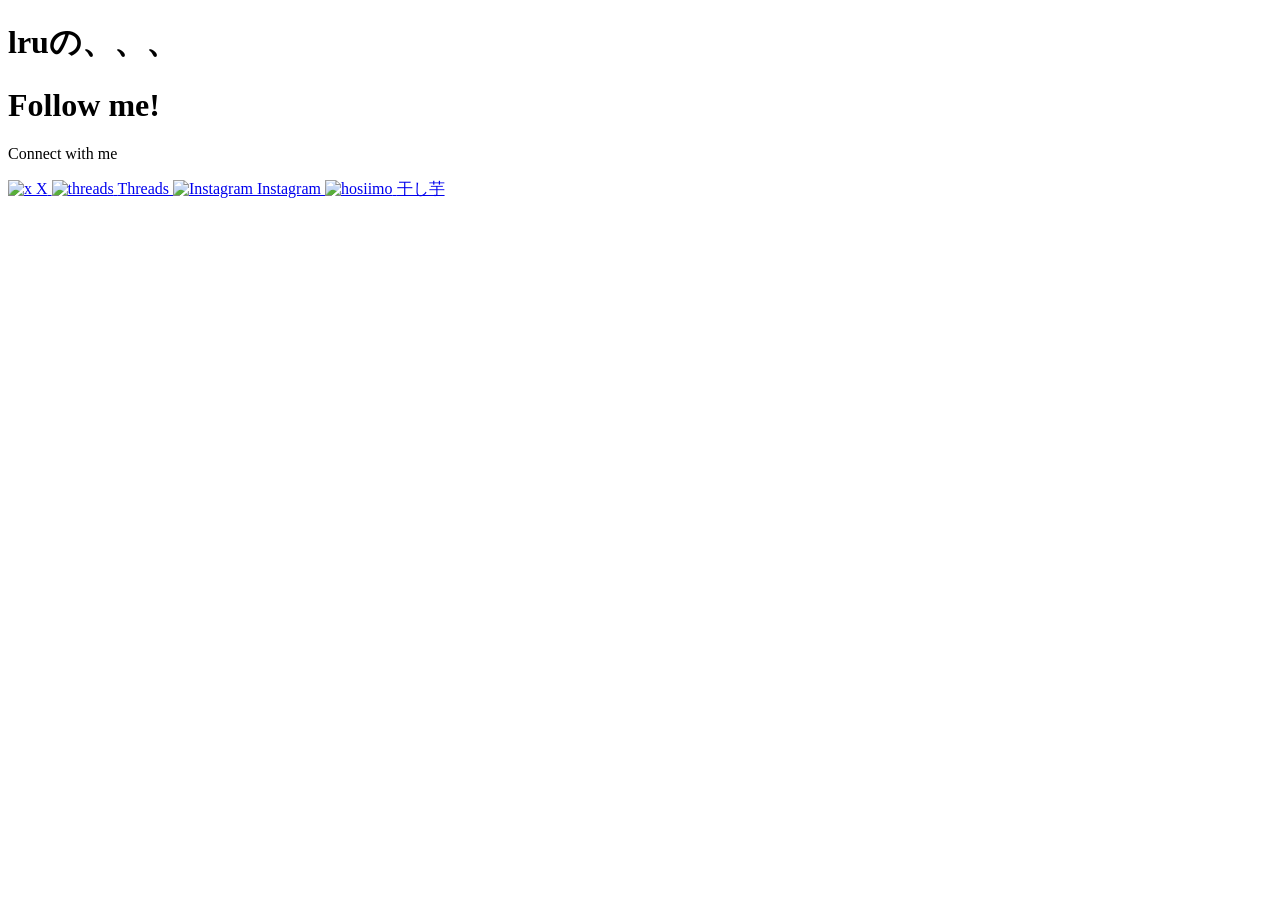
==== index.html @ 2a78f668 "Create index.html" ====
<!DOCTYPE html>
<html lang="ja">

<head>

    <meta charset="UTF-8">
    <meta name="viewport" content="width=device-width,initial-scale=1">
    <title>Follow me!</title>
    <meta name="robots" content="noindex,nofollow,noarchive">
    <link rel="stylesheet" href="css/style.css?v=1">

</head>


<body>


    <div class="bg"></div>

<header class="site-header">

    <h1>lruの、、、</h1>

</header>

    <main class="wrapper">

        <h1>Follow me!</h1>

        <p class="subtitle">
            Connect with me
        </p>

        <div class="socials">

            <a href="https://x.com/lru0_0_?s=21" class="card" target="_blank" rel="noopener noreferrer">

                <img src="img/x.png" alt="x">

                <span>X</span>

            </a>

            <a href="https://www.threads.com/@lru0_0_" class="card" target="_blank"
                rel="noopener noreferrer">

                <img src="img/threads.png" alt="threads">

                <span>Threads</span>

            </a>

            <a href="https://www.instagram.com/lru0_0_?igsh=ZWRoZW9tY2Q2YTBt" class="card" target="_blank"
                rel="noopener noreferrer">

                <img src="img/instagram.png" alt="Instagram">

                <span>Instagram</span>

            </a>

            <a href="https://www.amazon.jp/hz/wishlist/ls/13UE7T6JUSP8K?ref_=wl_share" class="card" target="_blank"
                rel="noopener noreferrer">

                <img src="img/hosiimo.png" alt="hosiimo">

                <span>干し芋</span>

            </a>

        </div>

    </main>

</body>

</html>
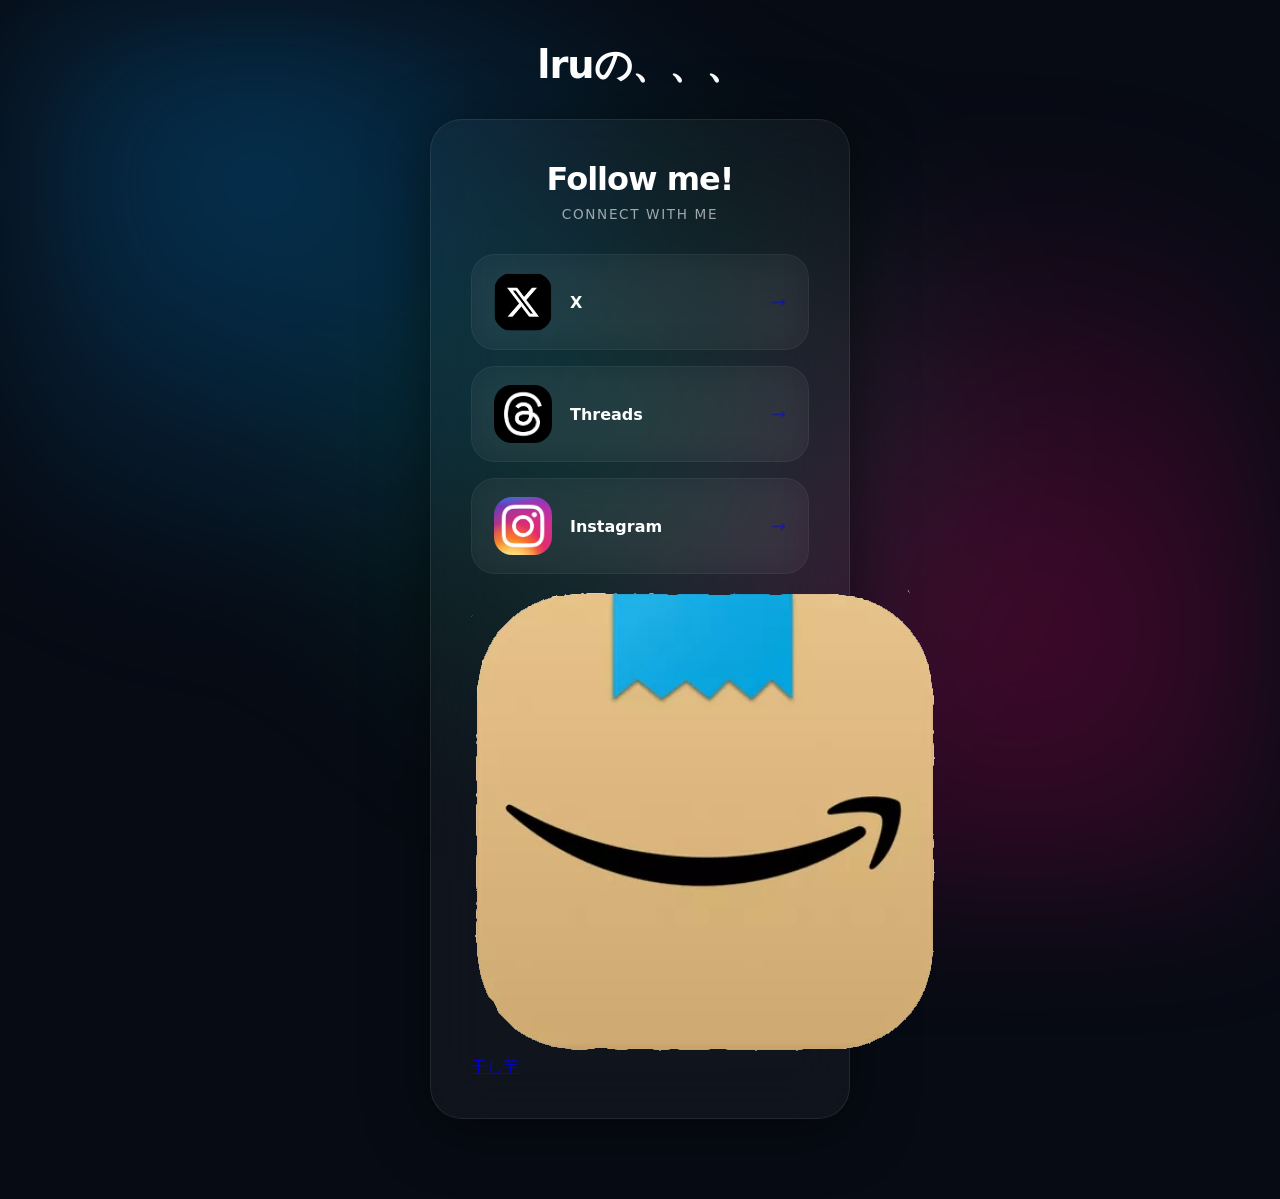
==== commit 8832556b: "Update index.html" ====
--- a/index.html
+++ b/index.html
@@ -32,40 +32,25 @@
         </p>
 
         <div class="socials">
-
-            <a href="https://x.com/lru0_0_?s=21" class="card" target="_blank" rel="noopener noreferrer">
-
+            <a href="https://x.com/lru0_0_?s=21" class="card">
                 <img src="img/x.png" alt="x">
-
                 <span>X</span>
-
             </a>
 
-            <a href="https://www.threads.com/@lru0_0_" class="card" target="_blank"
-                rel="noopener noreferrer">
-
+            <a href="https://www.threads.com/@lru0_0_" class="card">
                 <img src="img/threads.png" alt="threads">
-
                 <span>Threads</span>
-
             </a>
 
-            <a href="https://www.instagram.com/lru0_0_?igsh=ZWRoZW9tY2Q2YTBt" class="card" target="_blank"
-                rel="noopener noreferrer">
-
+            <a href="https://www.instagram.com/lru0_0_?igsh=ZWRoZW9tY2Q2YTBt" class="card">
                 <img src="img/instagram.png" alt="Instagram">
-
                 <span>Instagram</span>
 
             </a>
 
-            <a href="https://www.amazon.jp/hz/wishlist/ls/13UE7T6JUSP8K?ref_=wl_share" class="card" target="_blank"
-                rel="noopener noreferrer">
-
+            <a href="https://www.amazon.jp/hz/wishlist/ls/13UE7T6JUSP8K?ref_=wl_share">
                 <img src="img/hosiimo.png" alt="hosiimo">
-
                 <span>干し芋</span>
-
             </a>
 
         </div>
--- a/css/style.css
+++ b/css/style.css
@@ -0,0 +1,279 @@
+*{
+    margin:0;
+    padding:0;
+    box-sizing:border-box;
+}
+
+body{
+
+font-family:
+Inter,
+system-ui,
+sans-serif;
+
+background:#070b14;
+
+color:#fff;
+
+min-height:100vh;
+
+overflow-x:hidden;
+
+padding:40px 0 80px;
+
+}
+
+
+.bg{
+
+    position:fixed;
+
+    inset:0;
+
+    background:
+
+    radial-gradient(
+    circle at 20% 20%,
+    rgba(0,160,255,.28),
+    transparent 35%
+    ),
+
+    radial-gradient(
+    circle at 80% 70%,
+    rgba(255,0,120,.25),
+    transparent 40%
+    ),
+
+    radial-gradient(
+    circle at 50% 50%,
+    rgba(0,255,180,.15),
+    transparent 50%
+    );
+
+    filter:blur(70px);
+
+    animation:
+    move 14s infinite alternate ease-in-out;
+
+}
+
+.site-header {
+  position:relative;
+
+z-index:10;
+
+width:90%;
+
+max-width:420px;
+
+margin:0 auto 28px;
+
+text-align:center;
+}
+
+.site-header h1{
+
+font-size:2.4rem;
+
+font-weight:900;
+
+letter-spacing:-1px;
+
+}
+
+
+@keyframes move{
+
+    0%{
+
+        transform:
+        scale(1)
+        translateY(0);
+
+    }
+
+    100%{
+
+        transform:
+        scale(1.2)
+        translateY(-40px);
+
+    }
+
+}
+
+
+.wrapper{
+
+    position:relative;
+
+z-index:10;
+
+width:90%;
+
+max-width:420px;
+
+margin:auto;
+
+padding:40px;
+
+border-radius:32px;
+
+background:
+rgba(255,255,255,.04);
+
+backdrop-filter:
+blur(30px);
+
+border:
+1px solid rgba(255,255,255,.08);
+
+box-shadow:
+0 10px 60px rgba(0,0,0,.5);
+
+}
+
+
+h1{
+
+    font-size:2rem;
+
+    font-weight:800;
+
+    text-align:center;
+
+    letter-spacing:-1px;
+
+    margin-bottom:8px;
+
+}
+
+
+.subtitle{
+
+    font-size:.85rem;
+
+    opacity:.6;
+
+    text-align:center;
+
+    letter-spacing:.12em;
+
+    text-transform:uppercase;
+
+    margin-bottom:32px;
+
+}
+
+
+.socials{
+
+    display:flex;
+
+    flex-direction:column;
+
+    gap:16px;
+
+}
+
+
+.card{
+
+    display:flex;
+
+    align-items:center;
+
+    gap:18px;
+
+    text-decoration:none;
+
+    padding:18px 22px;
+
+    border-radius:24px;
+
+    background:
+
+    rgba(255,255,255,.03);
+
+    border:
+
+    1px solid rgba(255,255,255,.05);
+
+    backdrop-filter:
+
+    blur(16px);
+
+    transition:.25s;
+
+}
+
+
+.card:hover{
+
+    transform:
+    translateY(-4px);
+
+    background:
+
+    rgba(255,255,255,.06);
+
+    box-shadow:
+
+    0 0 25px rgba(255,255,255,.08);
+
+}
+
+.card::after{
+
+    content:"→";
+
+    margin-left:auto;
+
+    opacity:.45;
+
+    font-size:1.1rem;
+
+}
+
+
+.card img{
+
+    width:58px;
+
+    height:58px;
+
+    object-fit:cover;
+
+    border-radius:18px;
+
+    flex-shrink:0;
+
+}
+
+
+.card span{
+
+    font-size:1rem;
+
+    font-weight:700;
+
+    color:white;
+
+}
+
+
+@media (max-width:480px){
+
+    .wrapper{
+
+        padding:30px;
+
+    }
+
+    h1{
+
+        font-size:1.8rem;
+
+    }
+
+}
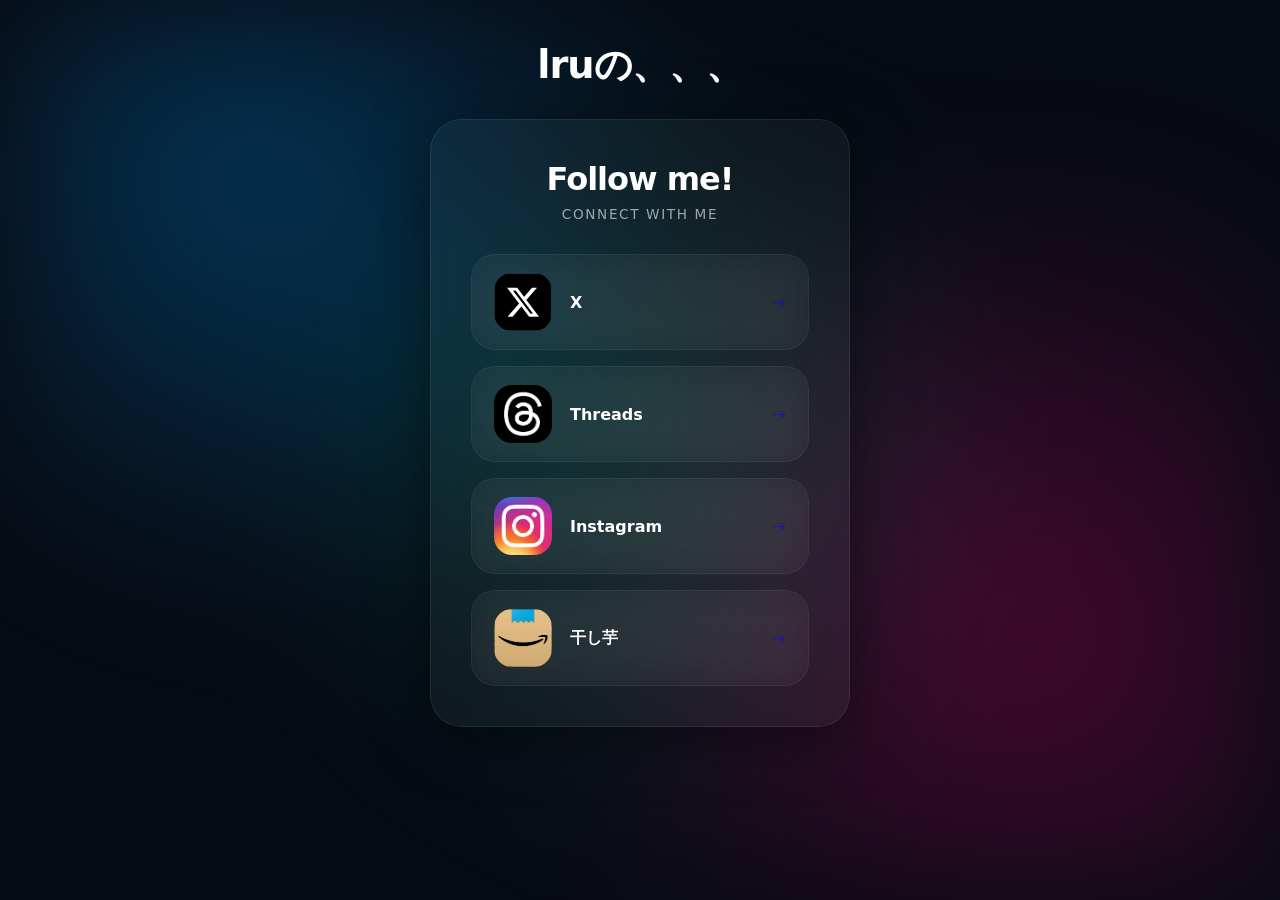
==== commit 700f1687: "Update index.html" ====
--- a/index.html
+++ b/index.html
@@ -45,10 +45,9 @@
             <a href="https://www.instagram.com/lru0_0_?igsh=ZWRoZW9tY2Q2YTBt" class="card">
                 <img src="img/instagram.png" alt="Instagram">
                 <span>Instagram</span>
-
             </a>
 
-            <a href="https://www.amazon.jp/hz/wishlist/ls/13UE7T6JUSP8K?ref_=wl_share">
+            <a href="https://www.amazon.jp/hz/wishlist/ls/13UE7T6JUSP8K?ref_=wl_share" class="card">
                 <img src="img/hosiimo.png" alt="hosiimo">
                 <span>干し芋</span>
             </a>
